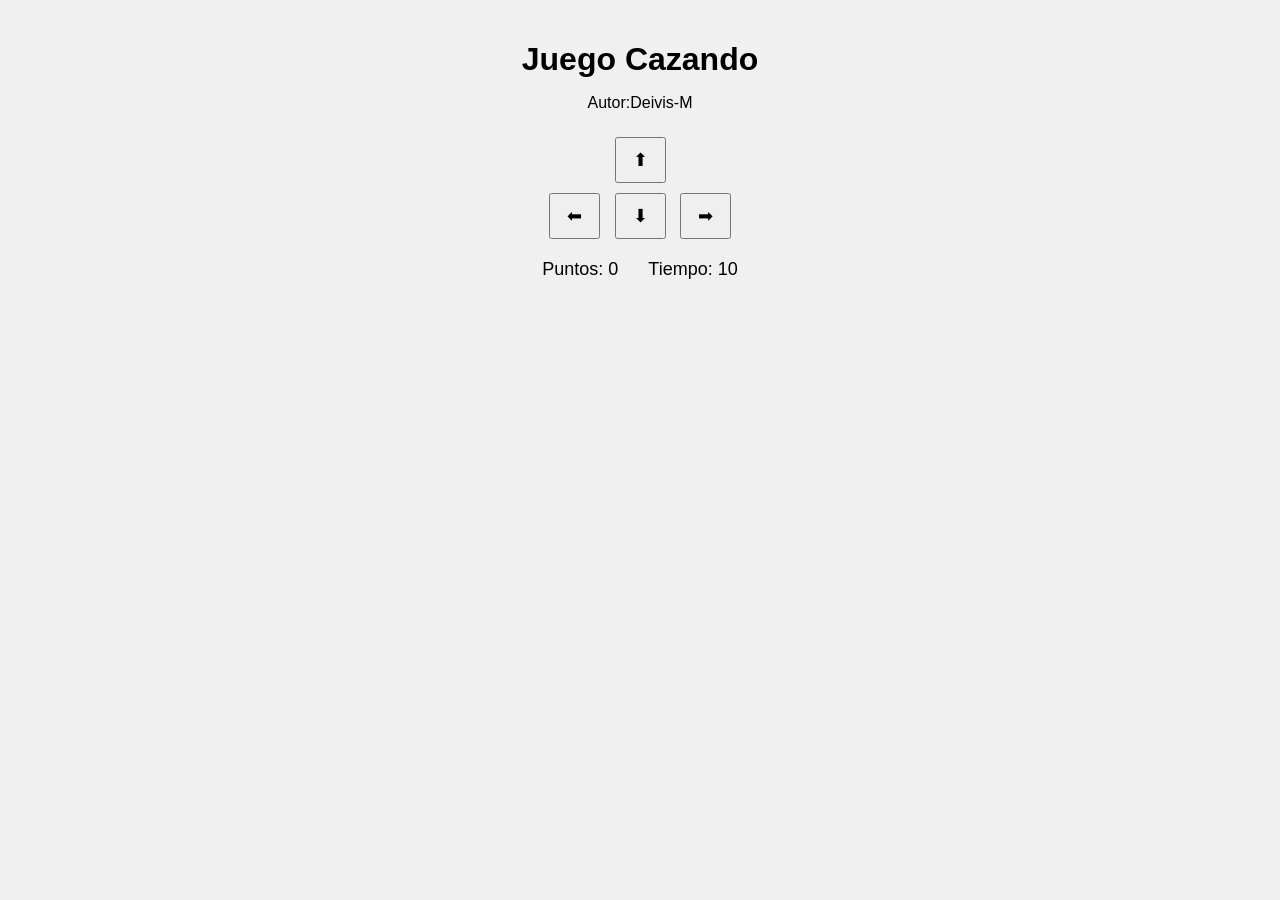
==== cazando.html @ ec9033c5 "referenciar hoja de estilo y agregar nombre" ====
<!DOCTYPE html>
<html>
<head>
  <title>Juego Cazando</title>
  <link rel="stylesheet" href="cazando.css"/>
</head>
<body>

  <h1>Juego Cazando</h1>
  <p>Autor:Deivis-M</p>


  <div class="controles">
    <button>⬆</button>
    <br>
    <button>⬅</button>
    <button>⬇</button>
    <button>➡</button>
  </div>


  <div class="panel">
    <span>Puntos: <span id="puntos">0</span></span>
    <span>Tiempo: <span id="tiempo">10</span></span>
  </div>

  <p id="mensaje"></p>


</body>
</html>
---- cazando.css ----
body {
  text-align: center;
  font-family: Arial, sans-serif;
  background: #f0f0f0;
  margin: 0;
  padding: 20px;
}

h1 {
  margin-bottom: 5px;
}

.panel {
  margin: 15px 0;
  font-size: 18px;
  display: flex;
  justify-content: center;
  gap: 30px;
}

canvas {
  background: white;
  border: 2px solid black;
}

.controles {
  margin-top: 20px;
}

button {
  margin: 5px;
  padding: 10px 16px;
  font-size: 18px;
  cursor: pointer;
}

#mensaje {
  font-size: 20px;
  font-weight: bold;
  color: darkred;
  margin-top: 15px;
}
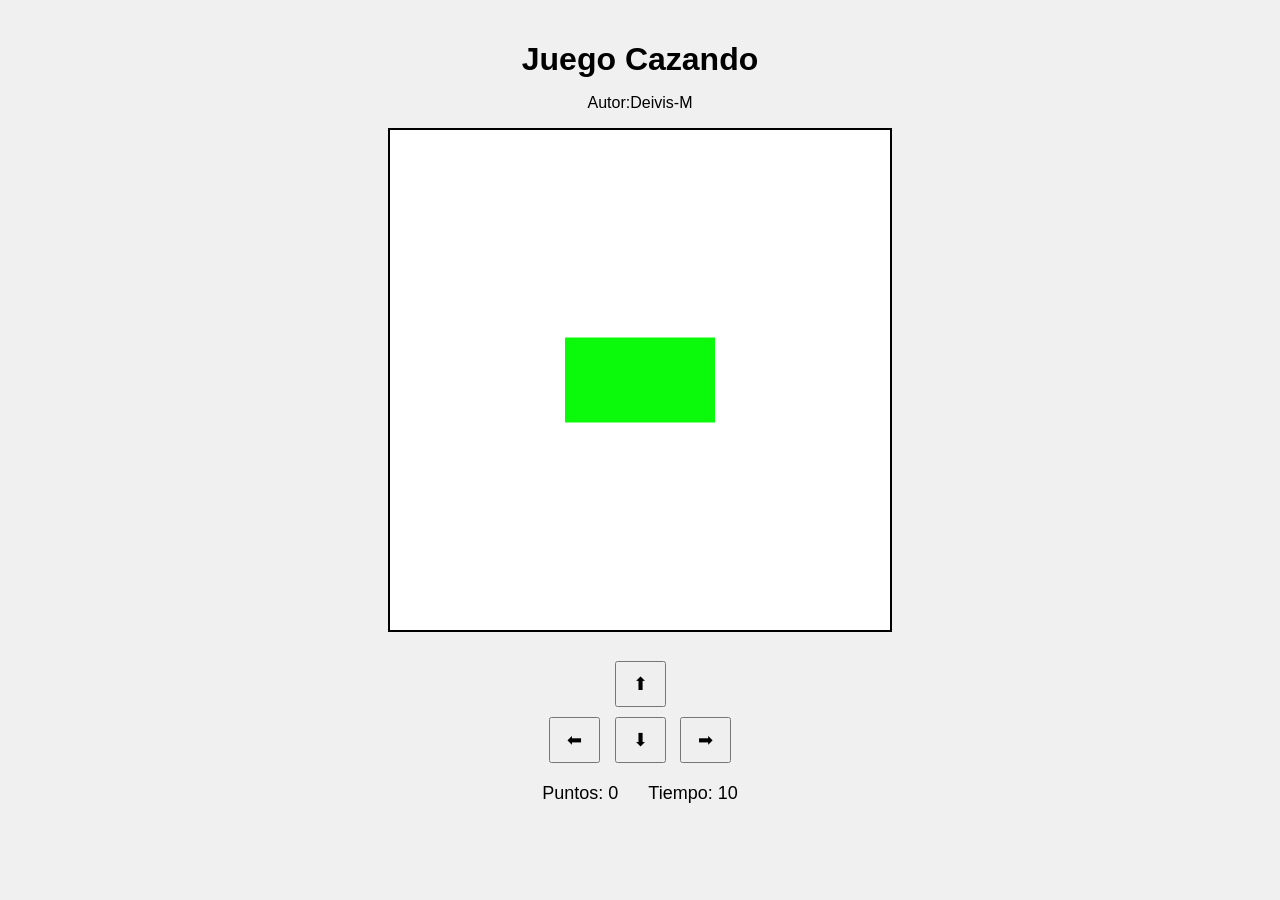
==== commit 414b7663: "canvas agregado y funcion graficarGato" ====
--- a/cazando.html
+++ b/cazando.html
@@ -4,10 +4,11 @@
   <title>Juego Cazando</title>
   <link rel="stylesheet" href="cazando.css"/>
 </head>
-<body>
+<body onload="graficarGato()">
 
   <h1>Juego Cazando</h1>
   <p>Autor:Deivis-M</p>
+  <canvas id="areaJuego" width="500" height="500" ></canvas>
 
 
   <div class="controles">
@@ -26,6 +27,6 @@
 
   <p id="mensaje"></p>
 
-
+<script src="cazando.js"></script>
 </body>
 </html>
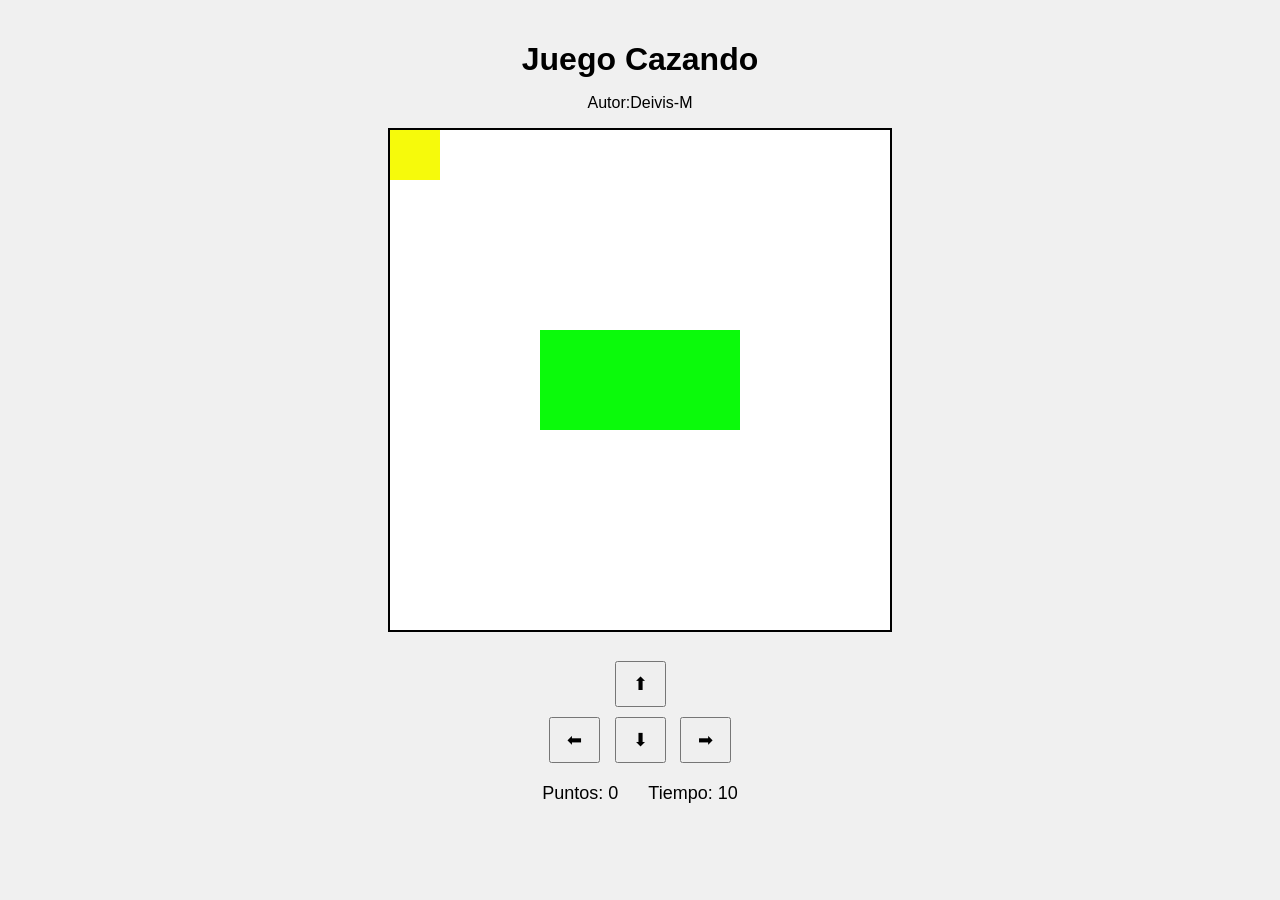
==== commit 9ffeca1b: "funcion:graficarComida-InciarJuego y nuevas variables" ====
--- a/cazando.html
+++ b/cazando.html
@@ -4,7 +4,7 @@
   <title>Juego Cazando</title>
   <link rel="stylesheet" href="cazando.css"/>
 </head>
-<body onload="graficarGato()">
+<body onload="iniciarJuego()">
 
   <h1>Juego Cazando</h1>
   <p>Autor:Deivis-M</p>
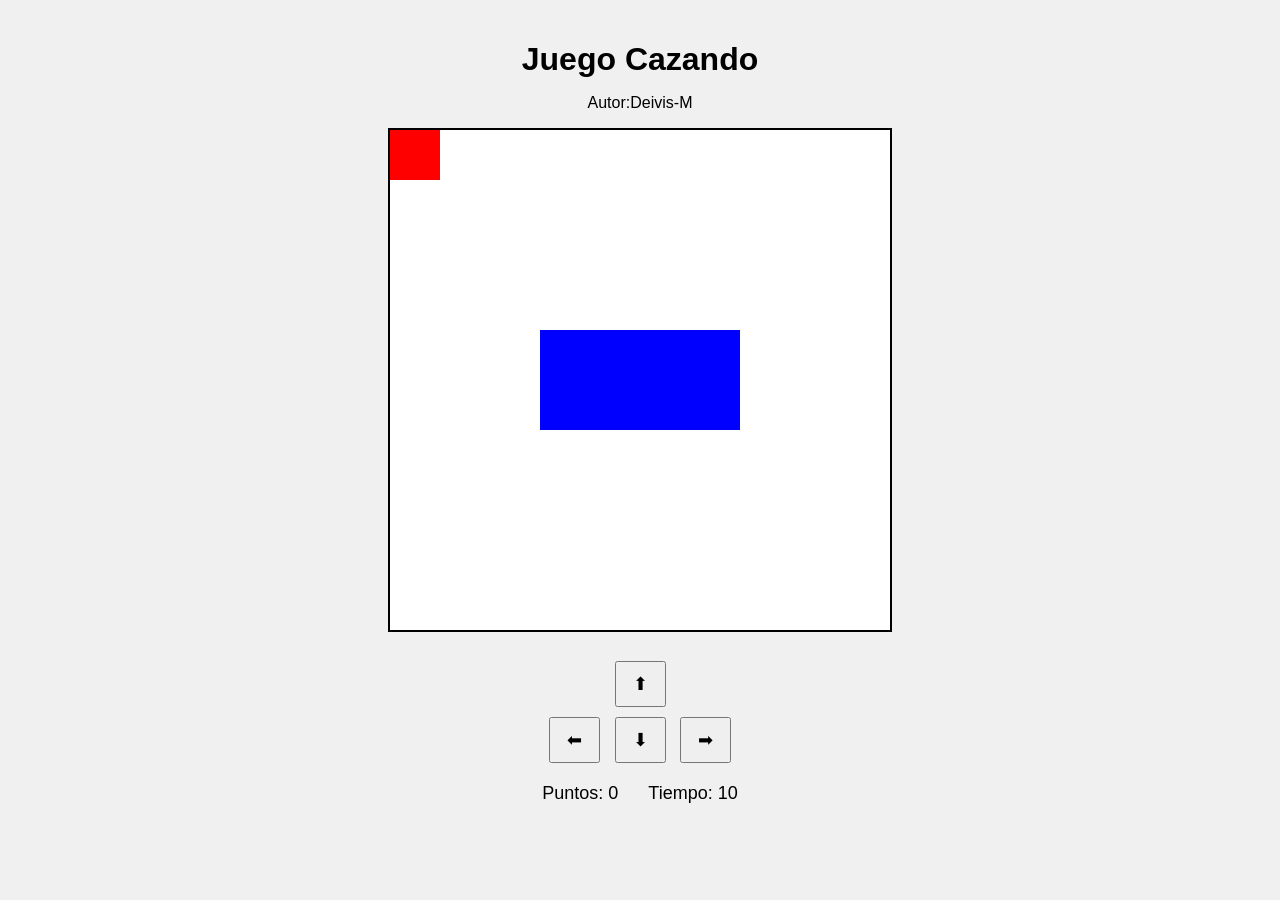
==== commit 1efa8ee7: "funcion nueva,limpiarCanvas-moverIzquierda e invocar" ====
--- a/cazando.html
+++ b/cazando.html
@@ -14,7 +14,7 @@
   <div class="controles">
     <button>⬆</button>
     <br>
-    <button>⬅</button>
+    <button onclick="moverIzquierda()">⬅</button>
     <button>⬇</button>
     <button>➡</button>
   </div>
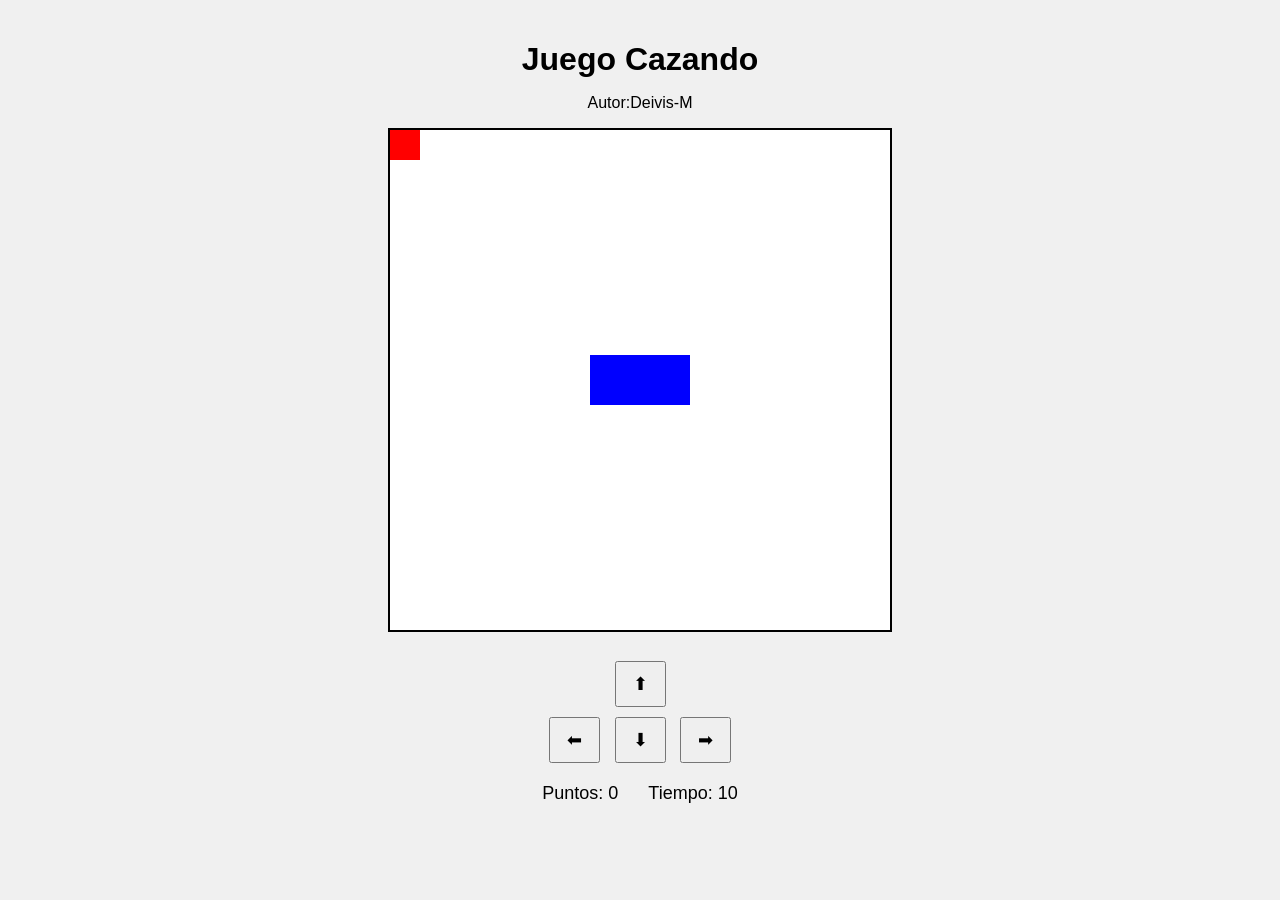
==== commit 6f69edda: "posicion aleatoria e incrementar puntos" ====
--- a/cazando.html
+++ b/cazando.html
@@ -3,6 +3,7 @@
 <head>
   <title>Juego Cazando</title>
   <link rel="stylesheet" href="cazando.css"/>
+  <script src="utils.js"></script>
 </head>
 <body onload="iniciarJuego()">
 
@@ -12,11 +13,11 @@
 
 
   <div class="controles">
-    <button>⬆</button>
+    <button onclick="moverArriba()">⬆</button>
     <br>
     <button onclick="moverIzquierda()">⬅</button>
-    <button>⬇</button>
-    <button>➡</button>
+    <button onclick="moverAbajo()">⬇</button>
+    <button onclick="moverDerecha()">➡</button>
   </div>
 
 
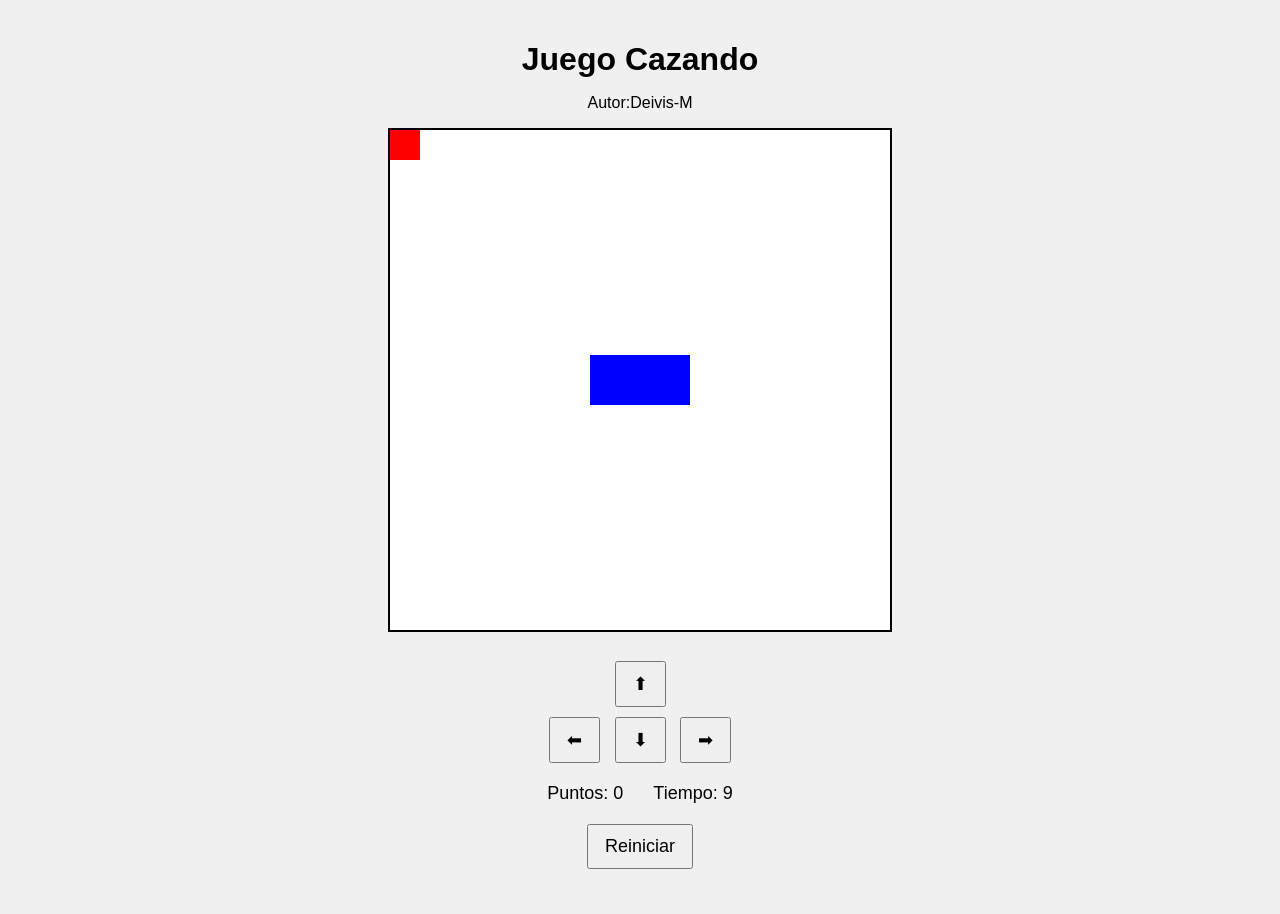
==== commit 922ac747: "mensaje de ganar o perder y boton que reinicia todo" ====
--- a/cazando.html
+++ b/cazando.html
@@ -25,7 +25,7 @@
     <span>Puntos: <span id="puntos">0</span></span>
     <span>Tiempo: <span id="tiempo">10</span></span>
   </div>
-
+  <button onclick="reiniciar()">Reiniciar</button> 
   <p id="mensaje"></p>
 
 <script src="cazando.js"></script>
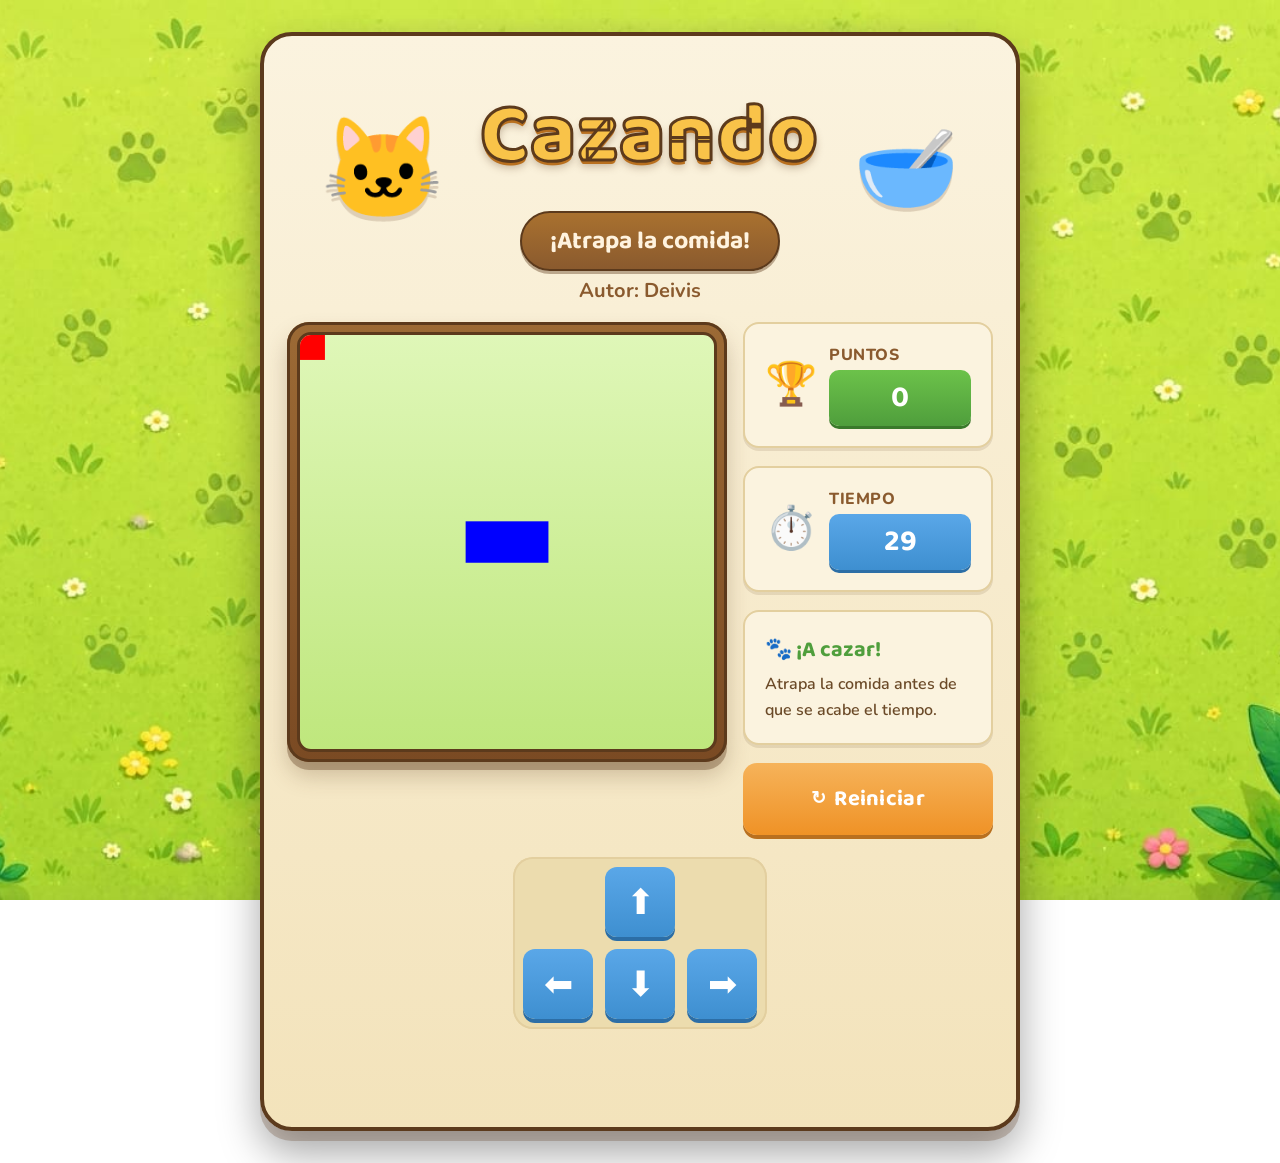
==== commit cfae9a49: "mejora visual con ia" ====
--- a/cazando.html
+++ b/cazando.html
@@ -1,32 +1,80 @@
 <!DOCTYPE html>
-<html>
+<html lang="es">
 <head>
+  <meta charset="UTF-8" />
+  <meta name="viewport" content="width=device-width, initial-scale=1.0" />
   <title>Juego Cazando</title>
+  <link rel="preconnect" href="https://fonts.googleapis.com">
+  <link href="https://fonts.googleapis.com/css2?family=Baloo+2:wght@600;700;800&family=Nunito:wght@500;600;700;800&display=swap" rel="stylesheet">
   <link rel="stylesheet" href="cazando.css"/>
   <script src="utils.js"></script>
 </head>
 <body onload="iniciarJuego()">
 
-  <h1>Juego Cazando</h1>
-  <p>Autor:Deivis-M</p>
-  <canvas id="areaJuego" width="500" height="500" ></canvas>
+  <div class="contenedor">
 
+    <header class="cabecera">
+      <div class="mascota" aria-hidden="true">🐱</div>
 
-  <div class="controles">
-    <button onclick="moverArriba()">⬆</button>
-    <br>
-    <button onclick="moverIzquierda()">⬅</button>
-    <button onclick="moverAbajo()">⬇</button>
-    <button onclick="moverDerecha()">➡</button>
+      <div class="titulo-bloque">
+        <h1>Cazando</h1>
+        <p class="lema">¡Atrapa la comida!</p>
+      </div>
+
+      <div class="comedero" aria-hidden="true">🥣</div>
+    </header>
+
+    <p class="autor">Autor: Deivis</p>
+
+    <div class="zona-juego">
+
+      <div class="campo">
+        <canvas id="areaJuego" width="500" height="500"></canvas>
+      </div>
+
+      <aside class="lateral">
+
+        <div class="tarjeta">
+          <span class="icono">🏆</span>
+          <div class="info">
+            <span class="etiqueta">Puntos</span>
+            <span id="puntos" class="valor valor-verde">0</span>
+          </div>
+        </div>
+
+        <div class="tarjeta">
+          <span class="icono">⏱️</span>
+          <div class="info">
+            <span class="etiqueta">Tiempo</span>
+            <span id="tiempo" class="valor valor-azul">10</span>
+          </div>
+        </div>
+
+        <div class="tarjeta tarjeta-info">
+          <p class="titulo-info"><span aria-hidden="true">🐾</span> ¡A cazar!</p>
+          <p class="texto-info">Atrapa la comida antes de que se acabe el tiempo.</p>
+        </div>
+
+        <button class="reiniciar" onclick="reiniciar()">
+          <span class="icono-reiniciar" aria-hidden="true">↻</span> Reiniciar
+        </button>
+
+      </aside>
+
+    </div>
+
+    <div class="zona-controles">
+      <div class="controles" role="group" aria-label="Controles de movimiento">
+        <button class="flecha flecha-arriba" onclick="moverArriba()" aria-label="Mover arriba">⬆</button>
+        <button class="flecha flecha-izquierda" onclick="moverIzquierda()" aria-label="Mover izquierda">⬅</button>
+        <button class="flecha flecha-abajo" onclick="moverAbajo()" aria-label="Mover abajo">⬇</button>
+        <button class="flecha flecha-derecha" onclick="moverDerecha()" aria-label="Mover derecha">➡</button>
+      </div>
+    </div>
+
+    <p id="mensaje"></p>
+
   </div>
-
-
-  <div class="panel">
-    <span>Puntos: <span id="puntos">0</span></span>
-    <span>Tiempo: <span id="tiempo">10</span></span>
-  </div>
-  <button onclick="reiniciar()">Reiniciar</button> 
-  <p id="mensaje"></p>
 
 <script src="cazando.js"></script>
 </body>
--- a/cazando.css
+++ b/cazando.css
@@ -1,42 +1,356 @@
+
+* {
+  box-sizing: border-box;
+}
+
 body {
+  margin: 0;
+  padding: 32px 16px;
+  min-height: 100vh;
+  font-family: 'Nunito', Arial, sans-serif;
+  color: #5c3a1c;
   text-align: center;
-  font-family: Arial, sans-serif;
-  background: #f0f0f0;
-  margin: 0;
+
+ background-image: url("fondo.png.jpeg");
+  background-size: cover;
+  background-position: center;
+  background-repeat: no-repeat;
+  background-attachment: fixed;
+}
+
+.contenedor {
+  max-width: 760px;
+  margin: 0 auto;
+  padding: 26px 28px 32px;
+  background: linear-gradient(180deg, #fbf3df 0%, #f3e3bb 100%);
+  border: 4px solid #5c3a1c;
+  border-radius: 32px;
+  box-shadow:
+    0 10px 0 rgba(92,58,28,0.25),
+    0 22px 40px rgba(0,0,0,0.35);
+}
+
+/* ---------- Cabecera ---------- */
+
+.cabecera {
+  display: flex;
+  align-items: center;
+  justify-content: center;
+  gap: 34px;
+  position: relative;
+  padding: 6px 0 2px;
+}
+
+.mascota {
+  font-size: 100px;
+  line-height: 1;
+  filter: drop-shadow(0 5px 0 rgba(92,58,28,0.18));
+}
+
+.comedero {
+  font-size: 85px;
+  line-height: 1;
+  filter: drop-shadow(0 4px 0 rgba(92,58,28,0.18));
+}
+
+.titulo-bloque {
+  display: flex;
+  flex-direction: column;
+  align-items: center;
+  gap: 6px;
+}
+
+h1 {
+  margin: 0;
+  font-family: 'Baloo 2', 'Nunito', sans-serif;
+  font-size: 85px;
+  font-weight: 800;
+  letter-spacing: 1px;
+  color: #f9c349;
+  -webkit-text-stroke: 3px #5c3a1c;
+  text-shadow:
+    0 4px 0 #b9701f,
+    0 6px 8px rgba(92,58,28,0.35);
+}
+
+.lema {
+  margin: 0;
+  padding:8px 28px;
+  font-family: 'Baloo 2', sans-serif;
+  font-size: 25px;
+  font-weight: 700;
+  color: #fff3df;
+  background: linear-gradient(180deg, #a9712f, #8a5a2e);
+  border: 2px solid #5c3a1c;
+  border-radius: 999px;
+  box-shadow: 0 3px 0 rgba(92,58,28,0.4);
+}
+
+.autor {
+  margin: 4px 0 18px;
+  font-size: 20px;
+  color: #8a5a2e;
+  font-weight: 700;
+}
+
+/* ---------- Zona de juego ---------- */
+
+.zona-juego {
+  display: flex;
+  flex-direction: row;
+  flex-wrap: nowrap;
+  align-items: flex-start;
+  justify-content: center;
+  gap: 16px;
+}
+
+.campo {
+  flex: 0 0 auto;
+  padding: 10px;
+  background: linear-gradient(180deg, #9c6a35, #7a4a23);
+  border-radius: 22px;
+  box-shadow:
+    inset 0 0 0 3px #5c3a1c,
+    0 8px 0 rgba(92,58,28,0.35),
+    0 14px 22px rgba(92,58,28,0.25);
+}
+
+canvas {
+  display: block;
+  background: linear-gradient(180deg, #dff7b8, #bfe77d);
+  border-radius: 14px;
+  border: 3px solid #5c3a1c;
+  width: 420px;
+  max-width: 100%;
+  height: auto;
+}
+
+.lateral {
+  flex: 0 0 250px;
+  display: flex;
+  flex-direction: column;
+  gap: 18px;
+  width: 250px;
+}
+
+.tarjeta {
+  display: flex;
+  align-items: center;
+  gap: 12px;
   padding: 20px;
-}
-
-h1 {
-  margin-bottom: 5px;
-}
-
-.panel {
-  margin: 15px 0;
+  min-height:95px;
+  background: #fbf3df;
+  border: 2px solid #e3cf9f;
+  border-radius: 16px;
+  box-shadow: 0 3px 0 rgba(92,58,28,0.12);
+  text-align: left;
+}
+
+.tarjeta .icono {
+  font-size: 42px;
+  line-height: 1;
+}
+
+.tarjeta .info {
+  display: flex;
+  flex-direction: column;
+  gap: 4px;
+  flex: 1;
+}
+
+.etiqueta {
+  font-size: 16px;
+  font-weight: 800;
+  letter-spacing: 0.5px;
+  text-transform: uppercase;
+  color: #8a5a2e;
+}
+
+.valor {
+  display: inline-block;
+  font-family: 'Baloo 2', sans-serif;
+  font-size: 30px;
+  font-weight: 700;
+  color: #fff;
+  padding: 4px 14px;
+  border-radius: 10px;
+  text-align: center;
+}
+
+.valor-verde {
+  background: linear-gradient(180deg, #6cc24a, #4f9e3c);
+  box-shadow: 0 3px 0 #3a7a2b;
+}
+
+.valor-azul {
+  background: linear-gradient(180deg, #5aa7e8, #3e8fd0);
+  box-shadow: 0 3px 0 #2c6ea6;
+}
+
+.tarjeta-info {
+  flex-direction: column;
+  align-items: flex-start;
+  gap: 4px;
+}
+
+.titulo-info {
+  margin: 0;
+  font-family: 'Baloo 2', sans-serif;
+  font-size: 22px;
+  font-weight: 700;
+  color: #4f9e3c;
+}
+
+.texto-info {
+  margin: 0;
+  font-size: 16px;
+  font-weight: 600;
+  color: #6b4a28;
+  line-height: 1.6;
+}
+
+/* ---------- Controles ---------- */
+
+.zona-controles {
+  display: flex;
+  align-items: center;
+  justify-content: center;
+  margin-top: 22px;
+}
+
+.controles {
+  display: grid;
+  grid-template-columns: 70px 70px 70px;
+  grid-template-rows: 70px 70px;
+  gap: 12px;
+  padding: 10px;
+  background: #ecdcae;
+  border-radius: 20px;
+  box-shadow: inset 0 0 0 2px #e3cf9f;
+}
+
+.flecha {
+  grid-row: 2;
+  margin: 0;
+  padding: 0;
+  font-size: 35px;
+  color: #fff;
+  border: none;
+  border-radius: 12px;
+  cursor: pointer;
+  background: linear-gradient(180deg, #5aa7e8, #3e8fd0);
+  box-shadow: 0 4px 0 #2c6ea6;
+  transition: transform 0.05s ease, box-shadow 0.05s ease;
+}
+
+.flecha:active {
+  transform: translateY(3px);
+  box-shadow: 0 1px 0 #2c6ea6;
+}
+
+.flecha-arriba {
+  grid-column: 2;
+  grid-row: 1;
+}
+
+.flecha-izquierda {
+  grid-column: 1;
+}
+
+.flecha-abajo {
+  grid-column: 2;
+}
+
+.flecha-derecha {
+  grid-column: 3;
+}
+
+.reiniciar {
+  display: flex;
+  align-items: center;
+  justify-content: center;
+  gap: 8px;
+  width: 100%;
+  padding: 18px;
+  font-family: 'Baloo 2', sans-serif;
+  font-size: 22px;
+  font-weight: 700;
+  color: #fff;
+  letter-spacing: 0.3px;
+  background: linear-gradient(180deg, #f6b35a, #ef9226);
+  border: none;
+  border-radius: 14px;
+  cursor: pointer;
+  box-shadow: 0 4px 0 #b9701f;
+  transition: transform 0.05s ease, box-shadow 0.05s ease;
+}
+
+.reiniciar:active {
+  transform: translateY(3px);
+  box-shadow: 0 1px 0 #b9701f;
+}
+
+.icono-reiniciar {
   font-size: 18px;
-  display: flex;
-  justify-content: center;
-  gap: 30px;
-}
-
-canvas {
-  background: white;
-  border: 2px solid black;
-}
-
-.controles {
-  margin-top: 20px;
-}
-
-button {
-  margin: 5px;
-  padding: 10px 16px;
-  font-size: 18px;
-  cursor: pointer;
-}
+}
+
+/* ---------- Mensaje ---------- */
 
 #mensaje {
+  min-height: 28px;
+  margin-top: 18px;
+  font-family: 'Baloo 2', sans-serif;
   font-size: 20px;
-  font-weight: bold;
-  color: darkred;
-  margin-top: 15px;
-}+  font-weight: 700;
+  color: #c0392b;
+}
+
+/* ---------- Responsive ---------- */
+
+@media (max-width: 700px) {
+  .zona-juego {
+    flex-direction: column;
+    align-items: center;
+  }
+
+  .lateral {
+    width: 100%;
+    flex: 0 0 auto;
+  }
+
+  canvas {
+    width: 100%;
+    max-width: 420px;
+  }
+}
+
+@media (max-width: 560px) {
+  .contenedor {
+    padding: 18px 14px 24px;
+    border-radius: 24px;
+  }
+
+  h1 {
+    font-size: 40px;
+  }
+
+  .mascota,
+  .comedero {
+    font-size: 34px;
+  }
+
+  .lateral {
+    flex-direction: row;
+    flex-wrap: wrap;
+  }
+
+  .tarjeta {
+    flex: 1 1 140px;
+  }
+
+  .zona-controles {
+    flex-direction: column;
+    gap: 18px;
+  }
+}
+
